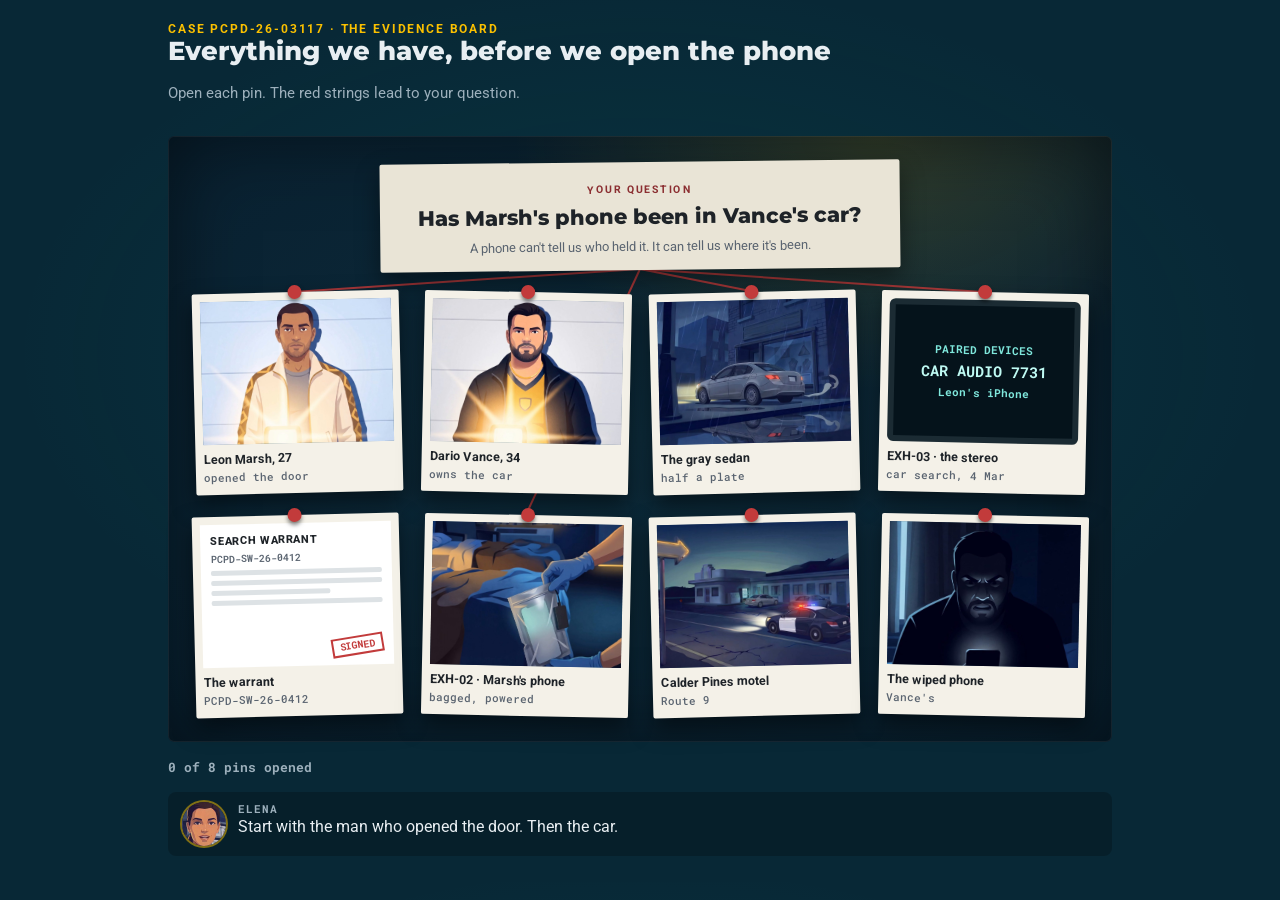
==== halden/board/index.html @ 51260b59 "Halden & Co. interactions v1 (fictional demo)" ====
<!doctype html><html lang="en"><head><meta charset="utf-8"><meta name="viewport" content="width=device-width,initial-scale=1"><meta name="robots" content="noindex">
<title>The evidence board · Halden & Co.</title><link rel="stylesheet" href="../shared/halden.css">
<style>
.board{position:relative;border-radius:6px;padding:clamp(14px,2.5vw,26px);background:radial-gradient(55% 60% at 75% 0%,rgba(250,192,0,.16),transparent 70%),radial-gradient(120% 120% at 50% 50%,#0D2B3A,#06192A);box-shadow:inset 0 0 0 1px rgba(255,255,255,.06),inset 0 0 80px rgba(0,0,0,.5)}
.q{position:relative;z-index:2;margin:0 auto 22px;max-width:520px;background:var(--paper);color:var(--paper-ink);border-radius:2px;padding:14px 18px 12px;text-align:center;box-shadow:0 10px 24px rgba(0,0,0,.45);transform:rotate(-.6deg)}
.q small{font:700 10.5px var(--fb);letter-spacing:.14em;color:#8B2E31}
.q b{display:block;font:800 clamp(17px,2.2vw,21px)/1.25 var(--fd);margin:4px 0}
.q span{font-size:13px;color:#5A6470}
.pins{position:relative;z-index:2;display:grid;grid-template-columns:repeat(4,minmax(0,1fr));gap:clamp(12px,2vw,22px)}
@media (max-width:620px){.pins{grid-template-columns:repeat(2,minmax(0,1fr))}}
.pin{position:relative;border:0;padding:8px 8px 10px;background:#F4F1E8;color:var(--paper-ink);border-radius:2px;cursor:pointer;text-align:left;box-shadow:0 10px 22px rgba(0,0,0,.5);transition:transform .15s}
.pin:nth-child(odd){transform:rotate(-1.4deg)}.pin:nth-child(even){transform:rotate(1.2deg)}
.pin:hover,.pin[aria-expanded="true"]{transform:rotate(0) scale(1.03)}
.pin::before{content:"";position:absolute;top:-7px;left:50%;width:14px;height:14px;border-radius:50%;background:#C23B3B;transform:translateX(-50%);box-shadow:0 3px 4px rgba(0,0,0,.5)}
.pin .ph{display:block;width:100%;aspect-ratio:4/3;object-fit:cover;background:#123B52}
.pin .cap{display:block;font:700 12.5px/1.3 var(--fb);margin-top:7px}
.pin .sub{display:block;font:500 11px var(--fm);color:#5A6470;margin-top:2px}
.pin .seen{position:absolute;right:6px;top:6px;width:22px;height:22px;border-radius:50%;background:var(--teal);color:#00141F;display:grid;place-items:center;font-weight:800;font-size:13px;opacity:0;transition:opacity .2s}
.pin.is-seen .seen{opacity:1}
.doc{aspect-ratio:4/3;background:#fff;display:flex;flex-direction:column;gap:5px;padding:10px;font:600 10px var(--fm);color:#5A6470}
.doc b{font:800 11px var(--fb);color:#1E2328;letter-spacing:.06em}.doc i{display:block;height:5px;background:#DDE2E5;border-radius:2px}.doc .stamp{margin-top:auto;align-self:flex-end;border:2px solid #C23B3B;color:#C23B3B;padding:1px 6px;transform:rotate(-8deg);font-weight:800}
.screen{aspect-ratio:4/3;background:#05131B;border:6px solid #1B2B33;border-radius:6px;display:flex;flex-direction:column;justify-content:center;align-items:center;gap:4px;font:700 11px var(--fm);color:#7FE7DC;text-align:center}
.screen b{font-size:clamp(12px,1.5vw,15px);color:#BFFAF3}
svg.strings{position:absolute;inset:0;width:100%;height:100%;z-index:1;pointer-events:none}
svg.strings line{stroke:#C23B3B;stroke-width:2;opacity:.85}
.detail{background:var(--card);border-radius:6px;padding:16px 18px;display:grid;grid-template-columns:180px minmax(0,1fr);gap:16px;align-items:center;box-shadow:0 10px 30px rgba(0,0,0,.3)}
@media (max-width:620px){.detail{grid-template-columns:1fr}}
.detail img{width:100%;border-radius:4px;aspect-ratio:4/3;object-fit:cover}
.detail h3{font-size:18px;font-weight:800;margin-bottom:6px}
.foot{display:flex;justify-content:space-between;align-items:center;gap:12px;flex-wrap:wrap}
.count{font:700 13px var(--fm);color:var(--muted)}
</style></head><body><div class="wrap">
<div><div class="kicker">Case PCPD-26-03117 · the evidence board</div><h1 class="title">Everything we have, before we open the phone</h1><p class="task">Open each pin. The red strings lead to your question.</p></div>
<div class="board" id="board">
  <svg class="strings" id="strings" aria-hidden="true"></svg>
  <div class="q" id="q"><small>YOUR QUESTION</small><b>Has Marsh's phone been in Vance's car?</b><span>A phone can't tell us who held it. It can tell us where it's been.</span></div>
  <div class="pins" id="pins"></div>
</div>
<div class="detail" id="detail" hidden aria-live="polite"><div id="d-img"></div><div><h3 id="d-t"></h3><p id="d-x"></p></div></div>
<div class="foot"><span class="count" id="count"></span></div>
<div class="elena" id="elena"><span class="av" aria-hidden="true"></span><div><small>ELENA</small><p>Start with the man who opened the door. Then the car.</p></div></div>
</div>
<script src="../shared/halden.js"></script>
<script>
const P=[
 {id:"marsh",img:"marsh-booking",cap:"Leon Marsh, 27",sub:"opened the door",str:1,t:"Leon Marsh, 27",x:"He opened the door of Room 112. His phone was not wiped. In the interview on Wednesday 4 March he said: \"I don't even know the guy. Met him this morning,\" and \"I've never been in his car.\""},
 {id:"vance",img:"vance-booking",cap:"Dario Vance, 34",sub:"owns the car",t:"Dario Vance, 34",x:"The gray sedan is registered to him. He reset his phone before police came in, and says it was slow."},
 {id:"sedan",img:"sedan",cap:"The gray sedan",sub:"half a plate",str:1,t:"The gray sedan",x:"Seen at the store on Tuesday night: a gray sedan, half a plate, no faces. At dawn it was still parked outside Room 112."},
 {id:"stereo",doc:"screen",cap:"EXH-03 · the stereo",sub:"car search, 4 Mar",str:1,t:"EXH-03 · the car's stereo",x:"The sedan's stereo calls itself CAR AUDIO 7731. Its list of paired phones shows \"Leon's iPhone\". Remember that name: Marsh's phone stores it too."},
 {id:"warrant",doc:"warrant",cap:"The warrant",sub:"PCPD-SW-26-0412",t:"The warrant",x:"PCPD-SW-26-0412, signed on Wednesday 4 March at 16:30. We're allowed to search Marsh's phone."},
 {id:"phone",img:"bag-phone",cap:"EXH-02 · Marsh's phone",sub:"bagged, powered",str:1,t:"EXH-02 · Marsh's iPhone",x:"Bagged and kept powered. The lab copied it on Thursday 5 March at 09:30, and a fingerprint (hash) proves the copy matches. Device name, SIM, Apple Account and Bluetooth address all match: it's Marsh's phone."},
 {id:"motel",img:"motel",cap:"Calder Pines motel",sub:"Route 9",t:"Calder Pines, Route 9",x:"\"Two guys paid cash last night.\" The gray car was parked outside Room 112. Every room shares one Wi-Fi network, called MOTEL-GUEST."},
 {id:"wipe",img:"wipe",cap:"The wiped phone",sub:"Vance's",t:"Vance's phone",x:"Found on the setup screen: somebody had just wiped it. There's nothing left to read on it, so this case rests on Marsh's phone."}
];
const LINES={marsh:"He says he's never been in that car. His phone can check that.",vance:"Wiping the phone tells us something. It doesn't tell us where it's been.",sedan:"The car's real name, for a phone, isn't the plate. It's the stereo.",stereo:"CAR AUDIO 7731. That's what we'll look for.",warrant:"Signed. We're clear to search.",phone:"Copy verified. This is the one we read.",motel:"MOTEL-GUEST. Keep that name too.",wipe:"Nothing to read there. Good thing Marsh didn't wipe his."};
const pins=document.getElementById("pins"), seen=new Set();
function docHTML(k){ if(k==="warrant") return '<span class="doc" aria-hidden="true"><b>SEARCH WARRANT</b><span>PCPD-SW-26-0412</span><i></i><i></i><i style="width:70%"></i><i></i><span class="stamp">SIGNED</span></span>';
  return '<span class="screen" aria-hidden="true">PAIRED DEVICES<b>CAR AUDIO 7731</b>Leon\'s iPhone</span>'; }
P.forEach(p=>{ const b=document.createElement("button"); b.className="pin"; b.type="button"; b.id="pin-"+p.id; b.setAttribute("aria-expanded","false"); b.setAttribute("aria-controls","detail");
  b.innerHTML=(p.img?'<img class="ph" src="../frames/'+p.img+'.jpg" alt="">':docHTML(p.doc))+'<span class="cap"></span><span class="sub"></span><span class="seen" aria-hidden="true">✓</span>';
  b.querySelector(".cap").textContent=p.cap; b.querySelector(".sub").textContent=p.sub; b.addEventListener("click",()=>openPin(p,b)); pins.append(b); });
function openPin(p,b){
  document.querySelectorAll(".pin").forEach(x=>x.setAttribute("aria-expanded",x===b)); b.classList.add("is-seen"); seen.add(p.id);
  const d=document.getElementById("detail"); d.hidden=false;
  document.getElementById("d-img").innerHTML=p.img?'<img src="../frames/'+p.img+'.jpg" alt="">':docHTML(p.doc);
  document.getElementById("d-t").textContent=p.t; document.getElementById("d-x").textContent=p.x;
  const all=seen.size===P.length; HALDEN.say(document.getElementById("elena"), all?"That's the whole board. One question left, and one phone that can answer it. Let's open it.":LINES[p.id]);
  count(); if(all) HALDEN.complete("halden-board"); }
function count(){ document.getElementById("count").textContent=seen.size+" of "+P.length+" pins opened"; }
function strings(){ const s=document.getElementById("strings"), bd=document.getElementById("board").getBoundingClientRect(), q=document.getElementById("q").getBoundingClientRect();
  const x0=q.left+q.width/2-bd.left, y0=q.bottom-bd.top-4; let h="";
  P.filter(p=>p.str).forEach(p=>{ const r=document.getElementById("pin-"+p.id).getBoundingClientRect(); h+=`<line x1="${x0}" y1="${y0}" x2="${r.left+r.width/2-bd.left}" y2="${r.top-bd.top+2}"/>`; });
  s.innerHTML=h; }
count(); strings(); addEventListener("resize",strings); addEventListener("load",strings);
</script></body></html>
---- halden/shared/halden.css ----
@font-face{font-family:"Montserrat";src:url(fonts/Montserrat.woff2) format("woff2");font-weight:100 900;font-display:block}
@font-face{font-family:"Roboto";src:url(fonts/Roboto.woff2) format("woff2");font-weight:100 900;font-display:block}
@font-face{font-family:"Roboto Mono";src:url(fonts/RobotoMono.woff2) format("woff2");font-weight:100 900;font-display:block}
:root{--navy:#001E30;--slate:#082836;--card:#0C2C3B;--card2:#103647;--ink:#E8EEF2;--muted:#9DB0BC;--faint:#6F8794;--line:rgba(255,255,255,.12);
--teal:#00A398;--teal-hi:#3FD1C4;--amber:#FAC000;--red:#EF5A5F;--paper:#E9E4D6;--paper-ink:#1E2328;
--fd:"Montserrat",system-ui,sans-serif;--fb:"Roboto",system-ui,sans-serif;--fm:"Roboto Mono",ui-monospace,monospace;color-scheme:dark}
*{box-sizing:border-box}[hidden]{display:none!important}
html,body{margin:0}
body{background:radial-gradient(70% 60% at 50% 40%,rgba(0,163,152,.10),transparent 70%),var(--slate);color:var(--ink);font:16px/1.5 var(--fb);-webkit-font-smoothing:antialiased}
.wrap{max-width:1000px;margin:0 auto;padding:22px clamp(14px,3vw,28px) 26px;display:flex;flex-direction:column;gap:16px}
h1,h2,h3{font-family:var(--fd);margin:0;text-wrap:balance}
.kicker{font:700 11.5px var(--fb);letter-spacing:.16em;text-transform:uppercase;color:var(--amber)}
.title{font:800 clamp(20px,2.6vw,26px)/1.2 var(--fd)}
.task{color:var(--muted);font-size:15px}
button{font:inherit;color:inherit}
:focus-visible{outline:2px solid var(--teal-hi);outline-offset:2px}
.btn{border:0;border-radius:4px;background:var(--teal);color:#00141F;padding:10px 18px;font:800 13px var(--fb);letter-spacing:.1em;text-transform:uppercase;cursor:pointer}
.btn.ghost{background:transparent;color:var(--ink);box-shadow:inset 0 0 0 2px var(--line)}
.btn[disabled]{opacity:.35;cursor:not-allowed}
.elena{display:flex;gap:12px;align-items:flex-start;background:rgba(0,0,0,.22);border-radius:8px;padding:10px 14px;min-height:62px}
.elena .av{flex:0 0 44px;height:44px;border-radius:50%;background:url(../frames/elena-face.jpg) center/cover;box-shadow:0 0 0 2px rgba(250,192,0,.5)}
.elena small{display:block;font:700 10.5px var(--fm);letter-spacing:.1em;color:var(--muted)}
.elena p{margin:0;font-size:15.5px}
.done{color:var(--teal-hi);font-weight:700}
@media (prefers-reduced-motion:reduce){*{transition:none!important;animation:none!important}}
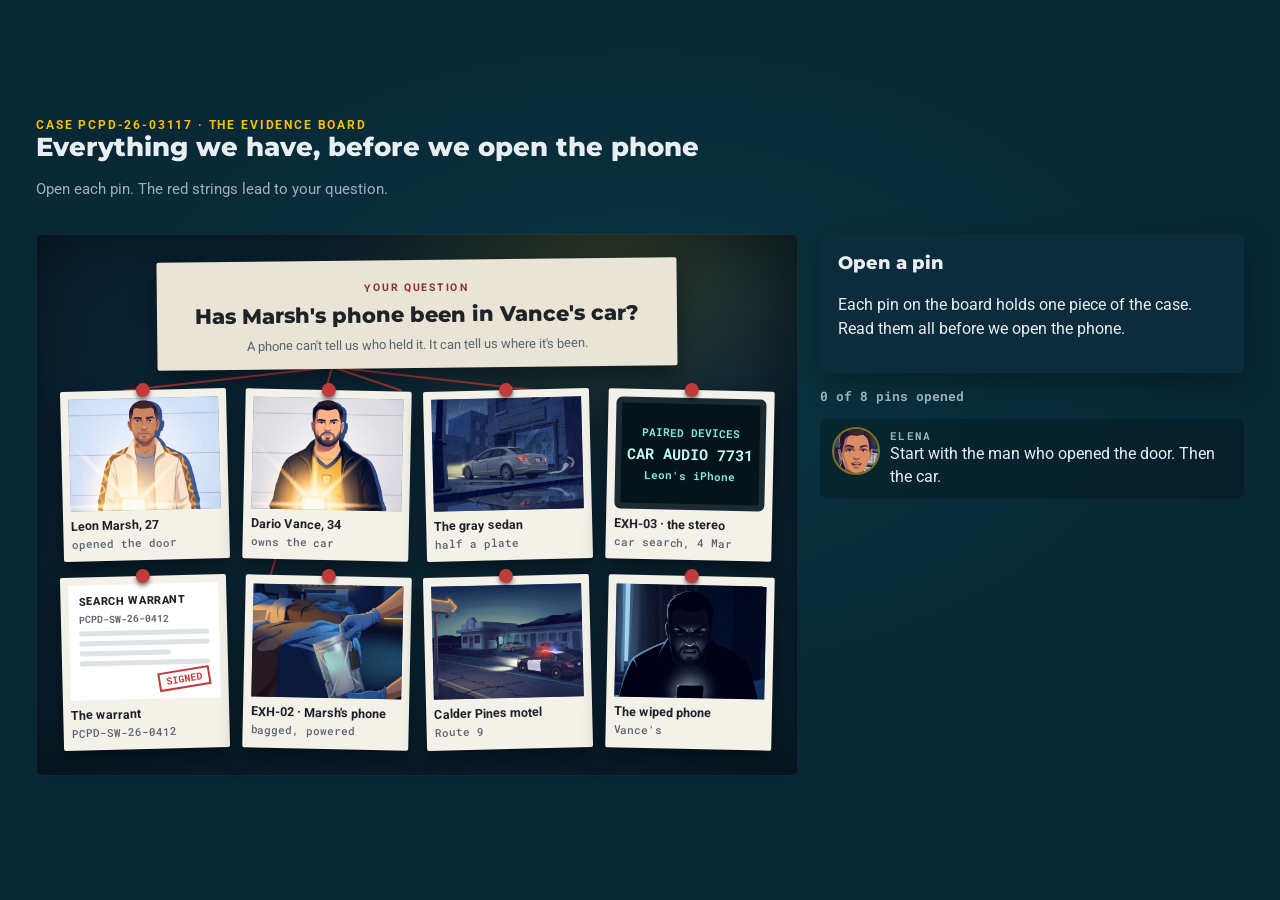
==== commit b0f91470: "Fit interactions to Rise's 16:9 full-width embed window" ====
--- a/halden/board/index.html
+++ b/halden/board/index.html
@@ -6,7 +6,7 @@
 .q small{font:700 10.5px var(--fb);letter-spacing:.14em;color:#8B2E31}
 .q b{display:block;font:800 clamp(17px,2.2vw,21px)/1.25 var(--fd);margin:4px 0}
 .q span{font-size:13px;color:#5A6470}
-.pins{position:relative;z-index:2;display:grid;grid-template-columns:repeat(4,minmax(0,1fr));gap:clamp(12px,2vw,22px)}
+.pins{position:relative;z-index:2;display:grid;grid-template-columns:repeat(4,minmax(0,1fr));gap:16px}
 @media (max-width:620px){.pins{grid-template-columns:repeat(2,minmax(0,1fr))}}
 .pin{position:relative;border:0;padding:8px 8px 10px;background:#F4F1E8;color:var(--paper-ink);border-radius:2px;cursor:pointer;text-align:left;box-shadow:0 10px 22px rgba(0,0,0,.5);transition:transform .15s}
 .pin:nth-child(odd){transform:rotate(-1.4deg)}.pin:nth-child(even){transform:rotate(1.2deg)}
@@ -23,24 +23,25 @@
 .screen b{font-size:clamp(12px,1.5vw,15px);color:#BFFAF3}
 svg.strings{position:absolute;inset:0;width:100%;height:100%;z-index:1;pointer-events:none}
 svg.strings line{stroke:#C23B3B;stroke-width:2;opacity:.85}
-.detail{background:var(--card);border-radius:6px;padding:16px 18px;display:grid;grid-template-columns:180px minmax(0,1fr);gap:16px;align-items:center;box-shadow:0 10px 30px rgba(0,0,0,.3)}
+.detail{background:var(--card);border-radius:6px;padding:16px 18px;display:flex;flex-direction:column;gap:12px;box-shadow:0 10px 30px rgba(0,0,0,.3)}
+#d-img:empty{display:none}
 @media (max-width:620px){.detail{grid-template-columns:1fr}}
 .detail img{width:100%;border-radius:4px;aspect-ratio:4/3;object-fit:cover}
 .detail h3{font-size:18px;font-weight:800;margin-bottom:6px}
 .foot{display:flex;justify-content:space-between;align-items:center;gap:12px;flex-wrap:wrap}
 .count{font:700 13px var(--fm);color:var(--muted)}
-</style></head><body><div class="wrap">
+</style></head><body><div class="wrap" data-stage>
 <div><div class="kicker">Case PCPD-26-03117 · the evidence board</div><h1 class="title">Everything we have, before we open the phone</h1><p class="task">Open each pin. The red strings lead to your question.</p></div>
-<div class="board" id="board">
+<div class="cols" style="grid-template-columns:minmax(0,1.8fr) minmax(0,1fr)"><div class="board" id="board">
   <svg class="strings" id="strings" aria-hidden="true"></svg>
   <div class="q" id="q"><small>YOUR QUESTION</small><b>Has Marsh's phone been in Vance's car?</b><span>A phone can't tell us who held it. It can tell us where it's been.</span></div>
   <div class="pins" id="pins"></div>
 </div>
-<div class="detail" id="detail" hidden aria-live="polite"><div id="d-img"></div><div><h3 id="d-t"></h3><p id="d-x"></p></div></div>
+<div class="side" style="display:flex;flex-direction:column;gap:14px"><div class="detail" id="detail" aria-live="polite"><div id="d-img"></div><div><h3 id="d-t">Open a pin</h3><p id="d-x">Each pin on the board holds one piece of the case. Read them all before we open the phone.</p></div></div>
 <div class="foot"><span class="count" id="count"></span></div>
 <div class="elena" id="elena"><span class="av" aria-hidden="true"></span><div><small>ELENA</small><p>Start with the man who opened the door. Then the car.</p></div></div>
-</div>
-<script src="../shared/halden.js"></script>
+</div></div></div>
+<script src="../shared/halden.js"></script><script src="../shared/fit.js"></script>
 <script>
 const P=[
  {id:"marsh",img:"marsh-booking",cap:"Leon Marsh, 27",sub:"opened the door",str:1,t:"Leon Marsh, 27",x:"He opened the door of Room 112. His phone was not wiped. In the interview on Wednesday 4 March he said: \"I don't even know the guy. Met him this morning,\" and \"I've never been in his car.\""},
@@ -61,7 +62,7 @@
   b.querySelector(".cap").textContent=p.cap; b.querySelector(".sub").textContent=p.sub; b.addEventListener("click",()=>openPin(p,b)); pins.append(b); });
 function openPin(p,b){
   document.querySelectorAll(".pin").forEach(x=>x.setAttribute("aria-expanded",x===b)); b.classList.add("is-seen"); seen.add(p.id);
-  const d=document.getElementById("detail"); d.hidden=false;
+  const d=document.getElementById("detail");
   document.getElementById("d-img").innerHTML=p.img?'<img src="../frames/'+p.img+'.jpg" alt="">':docHTML(p.doc);
   document.getElementById("d-t").textContent=p.t; document.getElementById("d-x").textContent=p.x;
   const all=seen.size===P.length; HALDEN.say(document.getElementById("elena"), all?"That's the whole board. One question left, and one phone that can answer it. Let's open it.":LINES[p.id]);
--- a/halden/shared/halden.css
+++ b/halden/shared/halden.css
@@ -23,3 +23,7 @@
 .elena p{margin:0;font-size:15.5px}
 .done{color:var(--teal-hi);font-weight:700}
 @media (prefers-reduced-motion:reduce){*{transition:none!important;animation:none!important}}
+html.fitted,html.fitted body{overflow:hidden;height:100%}
+html.fitted .wrap{padding:28px 36px;gap:18px}
+.cols{display:grid;gap:22px;align-items:start}
+@media (max-width:639px){.cols{grid-template-columns:1fr!important}}
